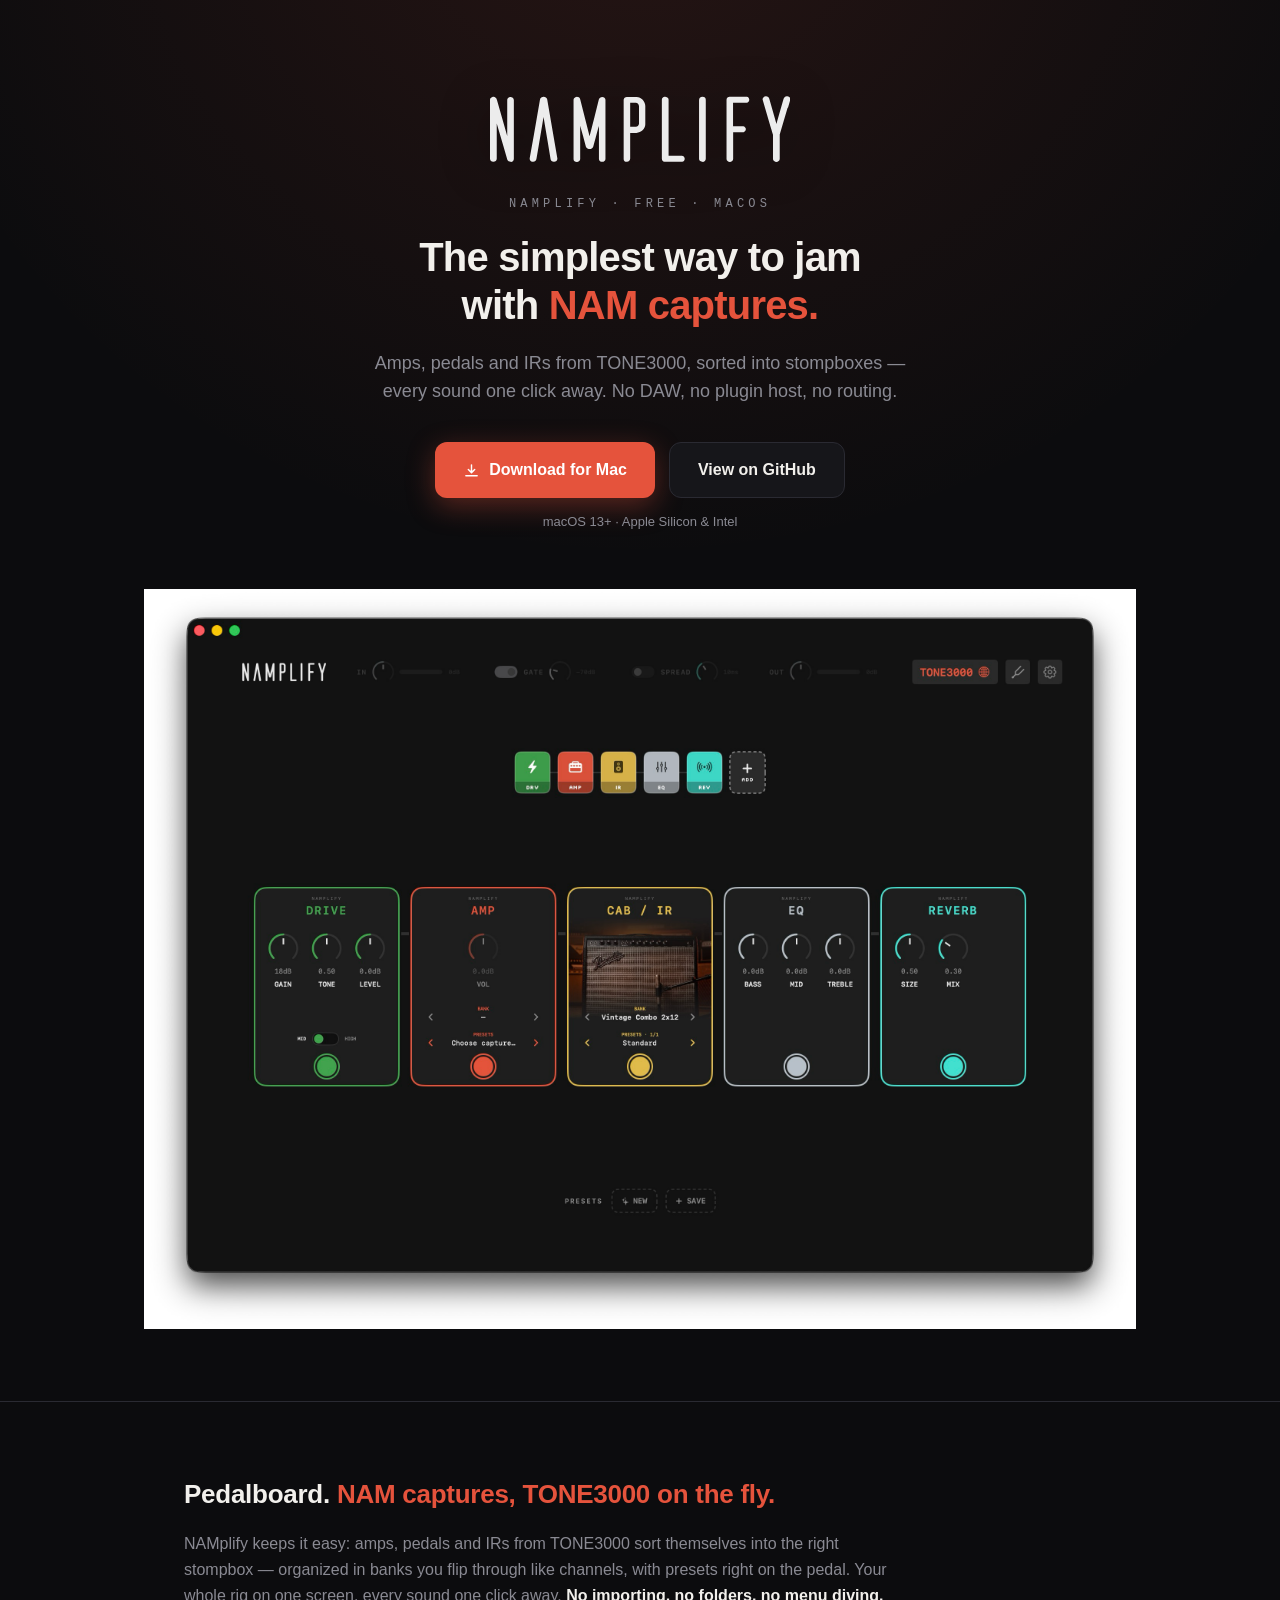
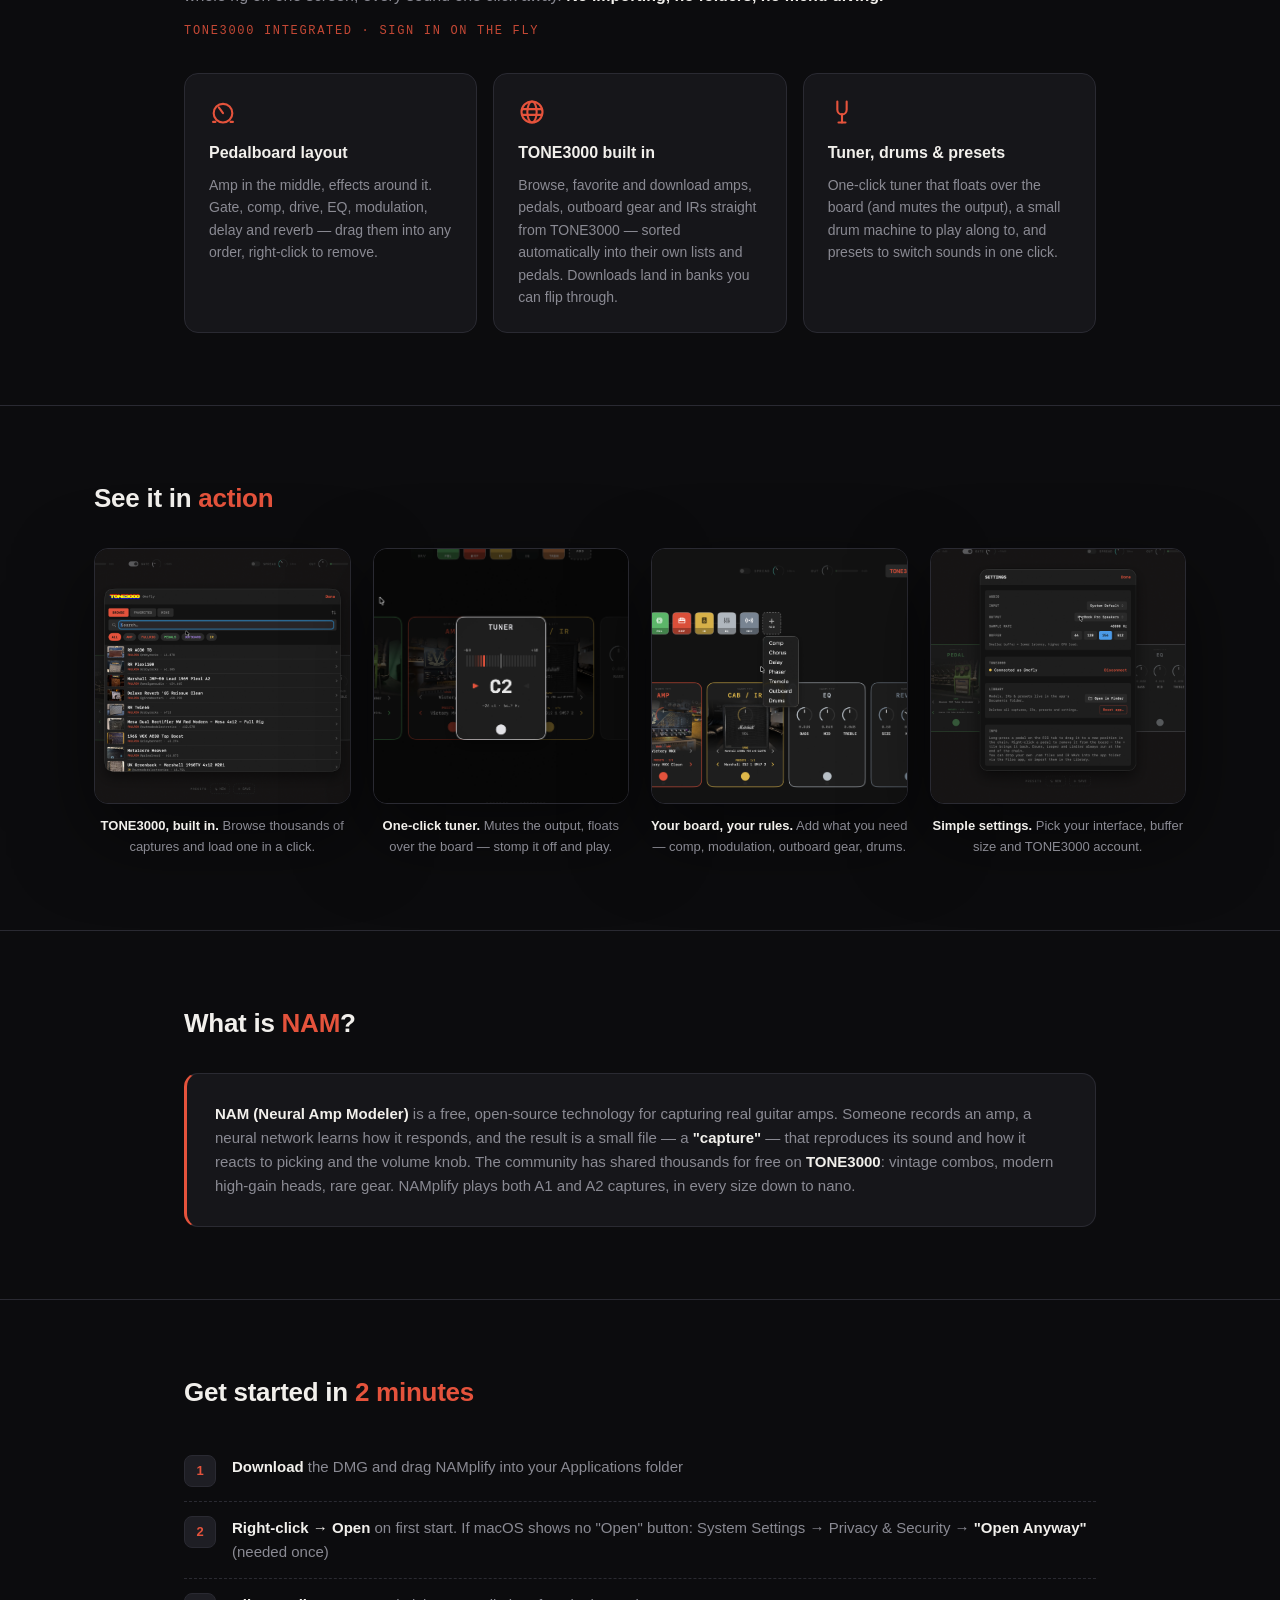
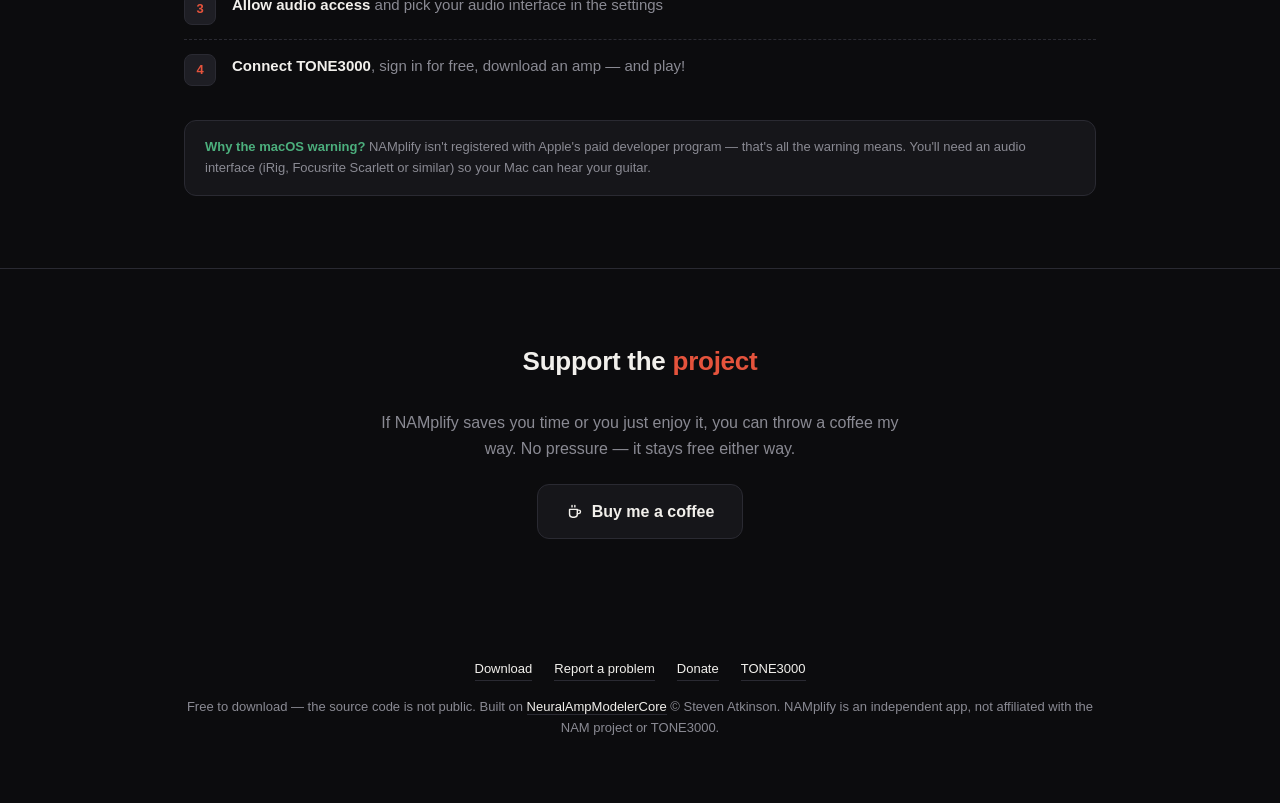
==== docs/index.html @ f3bbd49e "NAMplify showcase: readme, landing page, releases" ====
<!DOCTYPE html>
<html lang="en">
<head>
<meta charset="UTF-8">
<meta name="viewport" content="width=device-width, initial-scale=1.0">
<title>NAMplify — Pedalboard. NAM captures, TONE3000 on the fly.</title>
<meta name="description" content="The simplest way to jam with NAM captures. TONE3000 integrated — every sound one click away. Free for macOS.">
<meta property="og:title" content="NAMplify — a pedalboard for your Mac">
<meta property="og:description" content="The simplest way to jam with NAM captures. TONE3000 integrated — every sound one click away.">
<meta property="og:image" content="assets/hero-board.png">
<link rel="icon" type="image/svg+xml" href="appicon.svg">
<style>
  :root {
    --bg: #0c0c0e;
    --panel: #16161a;
    --panel-hi: #1e1e24;
    --stroke: #2a2a32;
    --text: #f2f0ec;
    --dim: #8a8a93;
    --accent: #e5533c;
    --accent-soft: rgba(229, 83, 60, .12);
    --green: #4caf7d;
  }
  * { margin: 0; padding: 0; box-sizing: border-box; }
  html { scroll-behavior: smooth; }
  body {
    background: var(--bg);
    color: var(--text);
    font-family: -apple-system, BlinkMacSystemFont, "Segoe UI", Roboto, Helvetica, Arial, sans-serif;
    line-height: 1.6;
    -webkit-font-smoothing: antialiased;
  }
  .mono { font-family: "SF Mono", ui-monospace, Menlo, Consolas, monospace; }
  .wrap { max-width: 960px; margin: 0 auto; padding: 0 24px; }
  .wide { max-width: 1140px; }

  /* Hero */
  header {
    padding: 96px 0 72px;
    text-align: center;
    background:
      radial-gradient(ellipse 60% 50% at 50% -10%, var(--accent-soft), transparent),
      var(--bg);
  }
  .wordmark { margin-bottom: 26px; }
  .wordmark svg {
    width: min(300px, 70vw);
    height: auto;
    fill: #ececec;
    filter: drop-shadow(0 6px 24px rgba(0, 0, 0, .4));
  }
  .brand {
    letter-spacing: .35em;
    font-size: 12px;
    color: var(--dim);
    text-transform: uppercase;
    margin-bottom: 18px;
  }
  h1 {
    font-size: clamp(26px, 4.2vw, 40px);
    font-weight: 800;
    letter-spacing: -.02em;
    line-height: 1.2;
  }
  h1 .hl { color: var(--accent); }
  .sub {
    margin: 20px auto 0;
    max-width: 560px;
    color: var(--dim);
    font-size: 18px;
  }
  .cta-row { margin-top: 36px; display: flex; gap: 14px; justify-content: center; flex-wrap: wrap; }
  .btn {
    display: inline-block;
    padding: 14px 28px;
    border-radius: 12px;
    font-weight: 700;
    font-size: 16px;
    text-decoration: none;
    transition: transform .12s ease, box-shadow .12s ease;
  }
  .btn:hover { transform: translateY(-2px); }
  .btn-primary {
    background: var(--accent);
    color: #fff;
    box-shadow: 0 8px 28px rgba(229, 83, 60, .35);
  }
  .btn-ghost {
    border: 1px solid var(--stroke);
    color: var(--text);
    background: var(--panel);
  }
  .hero-note { margin-top: 14px; font-size: 13px; color: var(--dim); }

  /* Screenshots */
  .shot {
    width: 100%;
    height: auto;
    display: block;
    border: 1px solid var(--stroke);
    border-radius: 14px;
    box-shadow: 0 30px 80px rgba(0, 0, 0, .5);
  }
  .hero-shot {
    margin: 56px auto 0;
    max-width: 1040px;
    padding: 0 24px;
  }
  /* Hero-PNG bringt seinen eigenen Schatten mit — kein Rahmen drumherum */
  .hero-shot .shot { border: 0; border-radius: 0; box-shadow: none; }


  /* Sections */
  section { padding: 72px 0; border-top: 1px solid var(--stroke); }
  h2 {
    font-size: 26px;
    font-weight: 800;
    letter-spacing: -.01em;
    margin-bottom: 28px;
  }
  h2 .tag { color: var(--accent); }
  .lead {
    color: var(--dim);
    font-size: 16px;
    max-width: 720px;
    margin: -12px 0 14px;
  }
  .lead strong { color: var(--text); }
  .lead-note {
    font-size: 12px;
    letter-spacing: .14em;
    text-transform: uppercase;
    color: var(--accent);
    opacity: .85;
    margin: 0 0 32px;
  }

  .grid {
    display: grid;
    grid-template-columns: repeat(auto-fit, minmax(260px, 1fr));
    gap: 16px;
  }
  .card {
    background: var(--panel);
    border: 1px solid var(--stroke);
    border-radius: 14px;
    padding: 24px;
  }
  .card h3 { font-size: 16px; margin-bottom: 8px; }
  .card p { color: var(--dim); font-size: 14px; }

  /* Line icons (UI style — stroke wie die App-Symbole, keine Emojis) */
  .lic {
    width: 28px;
    height: 28px;
    stroke: var(--accent);
    stroke-width: 1.8;
    fill: none;
    stroke-linecap: round;
    stroke-linejoin: round;
  }
  .card .lic { display: block; margin-bottom: 14px; }
  .btn {
    display: inline-flex;
    align-items: center;
    gap: 9px;
    justify-content: center;
  }
  .btn .lic {
    width: 17px;
    height: 17px;
    stroke: currentColor;
    stroke-width: 2;
  }

  /* Gallery: square shots — one tidy row on desktop, 2×2 on tablet */
  .gallery {
    display: grid;
    grid-template-columns: repeat(auto-fit, minmax(240px, 1fr));
    gap: 22px;
  }
  .gallery .shot { aspect-ratio: 1 / 1; object-fit: cover; }
  figure { margin: 0; }
  figure figcaption {
    margin-top: 12px;
    font-size: 13px;
    color: var(--dim);
    text-align: center;
  }
  figure figcaption strong { color: var(--text); }

  /* NAM explainer */
  .nam-box {
    background: var(--panel);
    border: 1px solid var(--stroke);
    border-left: 3px solid var(--accent);
    border-radius: 14px;
    padding: 28px;
    color: var(--dim);
    font-size: 15px;
  }
  .nam-box strong { color: var(--text); }

  /* Steps */
  ol.steps { list-style: none; counter-reset: n; }
  ol.steps li {
    counter-increment: n;
    display: flex;
    gap: 16px;
    padding: 14px 0;
    border-bottom: 1px dashed var(--stroke);
    color: var(--dim);
    font-size: 15px;
  }
  ol.steps li:last-child { border-bottom: 0; }
  ol.steps li::before {
    content: counter(n);
    flex: 0 0 30px;
    height: 30px;
    border-radius: 8px;
    background: var(--panel-hi);
    border: 1px solid var(--stroke);
    color: var(--accent);
    font-weight: 800;
    display: flex;
    align-items: center;
    justify-content: center;
    font-size: 13px;
  }
  ol.steps li strong { color: var(--text); }
  .warn {
    margin-top: 20px;
    padding: 16px 20px;
    background: var(--panel);
    border: 1px solid var(--stroke);
    border-radius: 12px;
    font-size: 13px;
    color: var(--dim);
  }
  .warn strong { color: var(--green); }

  /* Support */
  .support { text-align: center; }
  .support p { color: var(--dim); max-width: 520px; margin: 0 auto 22px; }

  /* Footer */
  footer { padding: 48px 0 64px; text-align: center; color: var(--dim); font-size: 13px; }
  footer a { color: var(--text); text-decoration: none; border-bottom: 1px solid var(--stroke); }
  footer a:hover { border-color: var(--accent); }
  .foot-links { margin-bottom: 16px; display: flex; gap: 22px; justify-content: center; flex-wrap: wrap; }
</style>
</head>
<body>

<header>
  <div class="wrap">
    <div class="wordmark" role="img" aria-label="NAMPLIFY">
      <!-- Wortmarke inline (aus Assets/Logo.imageset/logo.svg) — Farbe via CSS-fill -->
      <svg xmlns="http://www.w3.org/2000/svg" viewBox="0 0 271.8 59.7">
        <g>
          <path d="M127,33.4v23.3c0,1.7-1.2,2.8-2.9,2.9s-3-.9-3-2.4V3.5c0-1.6,1.4-2.7,2.9-2.7h8.8c4.3.3,7.9,3.8,7.9,8.2v16.7c0,4.3-3.9,7.5-8,7.8h-5.7ZM135,24.8v-15.4c0-1.7-1.3-3.2-3-3.2h-5s0,21.7,0,21.7h5.1c1.7,0,2.9-1.5,3-3.2Z"/>
          <g>
            <path d="M269.7,10.5l-7.2,24.3v22.3c0,1.6-1.6,2.6-3,2.6s-3.1-1-3.1-2.6v-22.1c0,0-2.7-8.8-2.7-8.8l-6.6-22.5c-.3-.9,0-1.8.6-2.4s1.4-1,2.3-1c1.6,0,2.7.9,3.1,2.4l4.9,17.2,1.5,5.4.8-2.8,5.5-19.3c.5-1.8,1.4-3,3.5-2.9s3.2,1.6,2.7,3.4l-2.1,7.1Z"/>
            <path d="M229.9,32.9h-9.6s0,24.2,0,24.2c0,1.6-1.5,2.6-3,2.6s-3-1-3-2.6V3.3c0-1.5,1.4-2.7,2.8-2.7h15.5c1.5,0,2.3,1.6,2.3,2.8s-.9,2.7-2.4,2.7h-12.3s0,21.2,0,21.2h9.2c1.3,0,2.2,1.4,2.4,2.4.1,1.4-.5,2.6-2,3.1Z"/>
          </g>
          <path d="M173.9,59.6h-15.8c-1.6,0-2.4-1.5-2.4-2.9V3.3c0-1.4,1.2-2.4,2.5-2.6s3.6.7,3.6,2.5v50.9s11.9,0,11.9,0c1.5,0,2.6,1.2,2.7,2.6s-.8,2.9-2.4,2.9Z"/>
          <path d="M192.5,59.6c-1.4,0-3.1-.9-3.1-2.5V3.8c0-1.9,1.1-3.2,3.1-3.2s3,1.1,3,2.8v53.4c0,1.7-1.2,2.9-3,2.9Z"/>
          <path d="M98.7,27.2l-.8,2.5-4.4,16.2c-.4,1.4-2.1,2.1-3.2,2.1s-3-.7-3.4-2.1l-2.6-9.6-2.6-9.4v30.2c0,1.6-1.6,2.7-3.1,2.6s-2.9-.9-2.9-2.5V3.5c0-1.5,1.2-2.5,2.6-2.7,1.4-.1,3.1.6,3.4,2.1l8.5,33.5,4.3-16.8,4.1-16.5c.4-1.5,1.6-2.3,3.1-2.3s2.9,1,2.9,2.6v53.6c0,1.6-1.4,2.6-2.9,2.6s-3-.8-3-2.3v-30.2Z"/>
        </g>
        <g>
          <path d="M18.8,59.6c-1.3,0-2.8-.6-3.1-1.8l-3.4-11.8-6.2-21v31.9c0,1.7-1.6,2.8-3.2,2.7-1.5,0-2.9-1.1-2.9-2.7V3.5C0,2.2,1,1.2,2.2.9c2.2-.5,3.5.8,4.1,2.7l9.3,32.6V3.5c.1-1.5,1.2-2.6,2.7-2.7s3.3,1,3.3,2.9v53.1c0,1.6-1,2.8-2.7,2.9Z"/>
          <path d="M48.5,19l-4.3,25.6-2.1,12.3c-.3,1.8-1.7,3-3.6,2.7s-2.8-1.6-2.5-3.4l3.7-20.7,2-11.5,3.6-20.9c.3-1.6,1.8-2.4,3.3-2.4s2.9.8,3.2,2.3l6.7,38.9,2.5,14.4c.3,1.8-1.1,3.2-2.9,3.3s-3-.8-3.2-2.3l-2.7-16.2-3.7-22.1Z"/>
        </g>
      </svg>
    </div>
    <div class="brand mono">NAMplify · free · macOS</div>
    <h1>The simplest way to jam<br>with <span class="hl">NAM captures.</span></h1>
    <p class="sub">Amps, pedals and IRs from TONE3000, sorted into stompboxes — every sound
    one click away. No DAW, no plugin host, no routing.</p>
    <div class="cta-row">
      <a class="btn btn-primary" href="https://github.com/Roccccky/NAMplify/releases/latest">
        <svg class="lic" viewBox="0 0 24 24"><path d="M12 4v11m0 0l-4.5-4.5M12 15l4.5-4.5M4 19.5h16"/></svg>
        Download for Mac</a>
      <a class="btn btn-ghost" href="https://github.com/Roccccky/NAMplify">View on GitHub</a>
    </div>
    <div class="hero-note">macOS 13+ · Apple Silicon &amp; Intel</div>
  </div>

  <div class="hero-shot">
    <img class="shot" src="assets/hero-board.png"
         alt="NAMplify app window: top bar with input, gate, stereo spread, output and tuner — below it the pedalboard with drive, a Tube Screamer pedal capture, NAM amp with Victory rig, Marshall cab/IR, EQ and tremolo as stompboxes">
  </div>

</header>

<section>
  <div class="wrap">
    <h2>Pedalboard. <span class="tag">NAM captures, TONE3000 on the fly.</span></h2>
    <p class="lead">NAMplify keeps it easy: amps, pedals and IRs from TONE3000 sort themselves
    into the right stompbox — organized in banks you flip through like channels, with presets
    right on the pedal. Your whole rig on one screen, every sound one click away.
    <strong>No importing, no folders, no menu diving.</strong></p>
    <p class="lead-note mono">TONE3000 integrated · sign in on the fly</p>
    <div class="grid">
      <div class="card">
        <!-- Knob-Icon: Ring + Zeiger, wie die Regler in der App -->
        <svg class="lic" viewBox="0 0 24 24"><circle cx="12" cy="13" r="8"/><path d="M12 13l-3.6-5"/><path d="M3.5 20.5h2M18.5 20.5h2"/></svg>
        <h3>Pedalboard layout</h3>
        <p>Amp in the middle, effects around it. Gate, comp, drive, EQ, modulation, delay and reverb — drag them into any order, right-click to remove.</p>
      </div>
      <div class="card">
        <!-- Globus-Icon (TONE3000) -->
        <svg class="lic" viewBox="0 0 24 24"><circle cx="12" cy="12" r="9"/><ellipse cx="12" cy="12" rx="4" ry="9"/><path d="M3.5 9.5h17M3.5 14.5h17"/></svg>
        <h3>TONE3000 built in</h3>
        <p>Browse, favorite and download amps, pedals, outboard gear and IRs straight from TONE3000 — sorted automatically into their own lists and pedals. Downloads land in banks you can flip through.</p>
      </div>
      <div class="card">
        <!-- Stimmgabel-Icon (Tuner) -->
        <svg class="lic" viewBox="0 0 24 24"><path d="M8 3v7a4 4 0 0 0 8 0V3"/><path d="M12 14v7"/><path d="M9 21h6"/></svg>
        <h3>Tuner, drums &amp; presets</h3>
        <p>One-click tuner that floats over the board (and mutes the output), a small drum machine to play along to, and presets to switch sounds in one click.</p>
      </div>
    </div>
  </div>
</section>

<section>
  <div class="wrap wide">
    <h2>See it in <span class="tag">action</span></h2>
    <div class="gallery">
      <figure>
        <img class="shot" src="assets/tone3000.png"
             alt="TONE3000 browser inside NAMplify listing amp captures, full rigs, pedals and IRs">
        <figcaption><strong>TONE3000, built in.</strong> Browse thousands of captures and load one in a click.</figcaption>
      </figure>
      <figure>
        <img class="shot" src="assets/tuner.png"
             alt="Tuner overlay centered over the dimmed pedalboard: segment meter with a wandering cursor, big note readout and cents/Hz line">
        <figcaption><strong>One-click tuner.</strong> Mutes the output, floats over the board — stomp it off and play.</figcaption>
      </figure>
      <figure>
        <img class="shot" src="assets/add-menu.png"
             alt="The + tile opens a menu to add comp, chorus, delay, phaser, tremolo, outboard or drums to the board">
        <figcaption><strong>Your board, your rules.</strong> Add what you need — comp, modulation, outboard gear, drums.</figcaption>
      </figure>
      <figure>
        <img class="shot" src="assets/settings.png"
             alt="Settings panel with audio device, buffer size and TONE3000 account">
        <figcaption><strong>Simple settings.</strong> Pick your interface, buffer size and TONE3000 account.</figcaption>
      </figure>
    </div>
  </div>
</section>

<section>
  <div class="wrap">
    <h2>What is <span class="tag">NAM</span>?</h2>
    <div class="nam-box">
      <strong>NAM (Neural Amp Modeler)</strong> is a free, open-source technology for capturing real
      guitar amps. Someone records an amp, a neural network learns how it responds, and the result is
      a small file — a <strong>"capture"</strong> — that reproduces its sound and how it reacts to
      picking and the volume knob. The community has shared thousands for free on
      <strong>TONE3000</strong>: vintage combos, modern high-gain heads, rare gear. NAMplify plays
      both A1 and A2 captures, in every size down to nano.
    </div>
  </div>
</section>

<section>
  <div class="wrap">
    <h2>Get started in <span class="tag">2 minutes</span></h2>
    <ol class="steps">
      <li><span><strong>Download</strong> the DMG and drag NAMplify into your Applications folder</span></li>
      <li><span><strong>Right-click → Open</strong> on first start. If macOS shows no "Open" button: System Settings → Privacy &amp; Security → <strong>"Open Anyway"</strong> (needed once)</span></li>
      <li><span><strong>Allow audio access</strong> and pick your audio interface in the settings</span></li>
      <li><span><strong>Connect TONE3000</strong>, sign in for free, download an amp — and play!</span></li>
    </ol>
    <div class="warn">
      <strong>Why the macOS warning?</strong> NAMplify isn't registered with Apple's paid developer
      program — that's all the warning means. You'll need
      an audio interface (iRig, Focusrite Scarlett or similar) so your Mac can hear your guitar.
    </div>
  </div>
</section>

<section class="support">
  <div class="wrap">
    <h2>Support the <span class="tag">project</span></h2>
    <p>If NAMplify saves you time or you just enjoy it, you can throw a coffee my way.
    No pressure — it stays free either way.</p>
    <a class="btn btn-ghost" href="https://paypal.me/martinhentze/3EUR">
      <svg class="lic" viewBox="0 0 24 24"><path d="M5 9h11v7a4 4 0 0 1-4 4H9a4 4 0 0 1-4-4V9z"/><path d="M16 10h2a2.5 2.5 0 0 1 0 5h-2"/><path d="M8.5 3.5v2M12.5 3.5v2"/></svg>
      Buy me a coffee</a>
  </div>
</section>

<footer>
  <div class="wrap">
    <div class="foot-links">
      <a href="https://github.com/Roccccky/NAMplify/releases/latest">Download</a>
      <a href="https://github.com/Roccccky/NAMplify/issues">Report a problem</a>
      <a href="https://paypal.me/martinhentze/3EUR">Donate</a>
      <a href="https://www.tone3000.com">TONE3000</a>
    </div>
    Free to download — the source code is not public. Built on <a href="https://github.com/sdatkinson/NeuralAmpModelerCore">NeuralAmpModelerCore</a> © Steven Atkinson.
    NAMplify is an independent app, not affiliated with the NAM project or TONE3000.
  </div>
</footer>

</body>
</html>
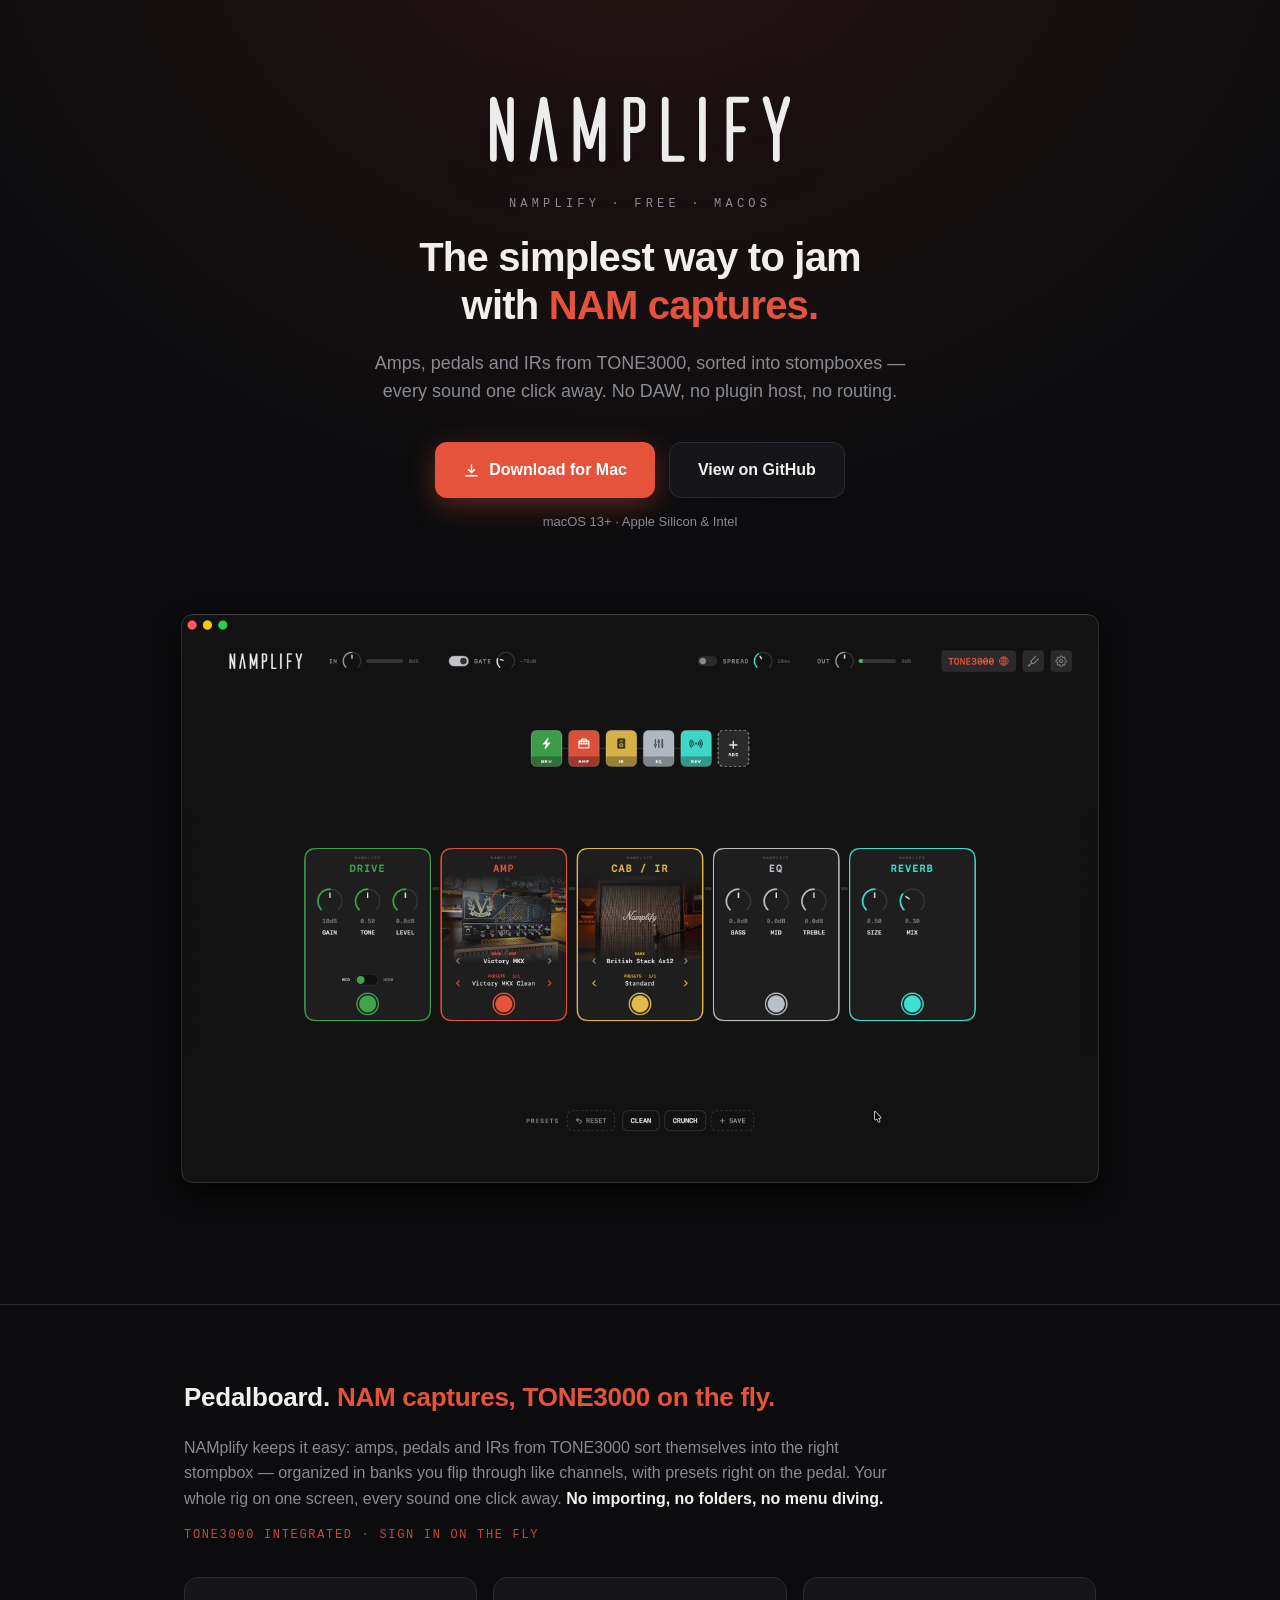
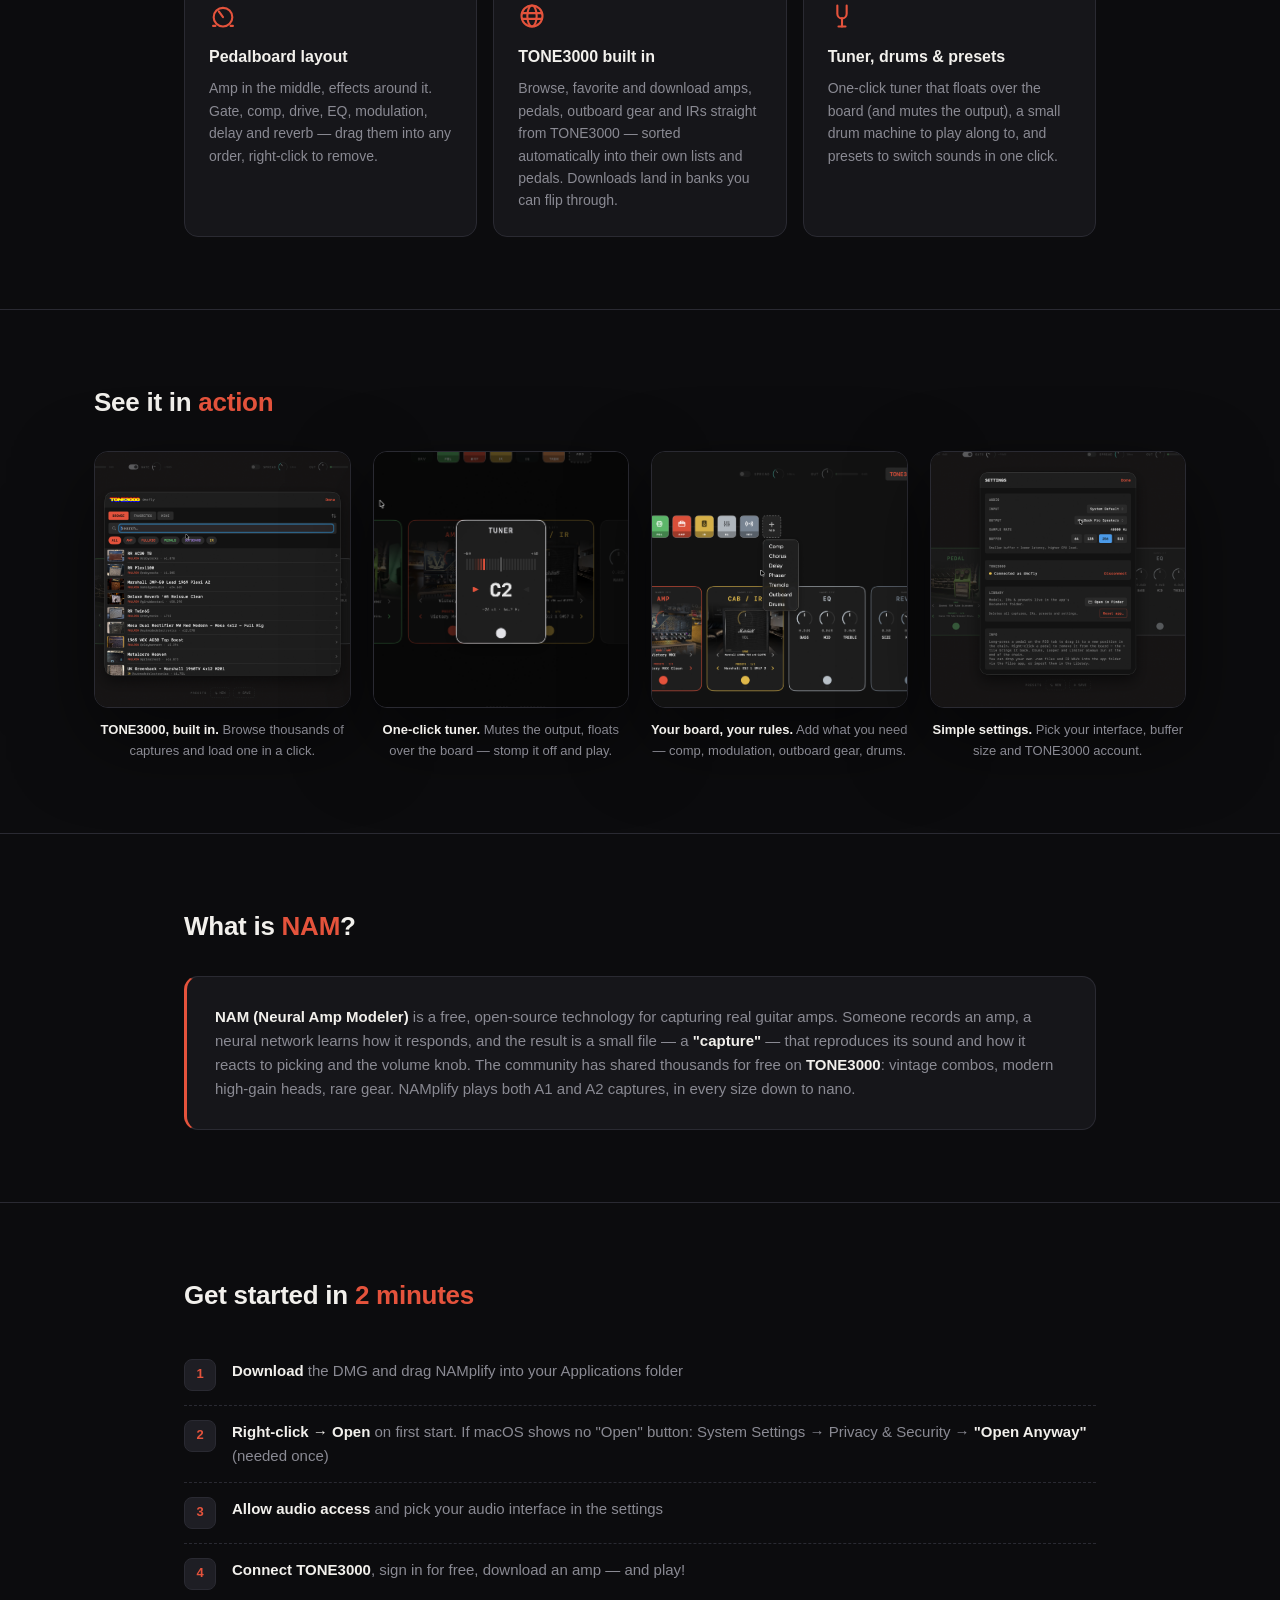
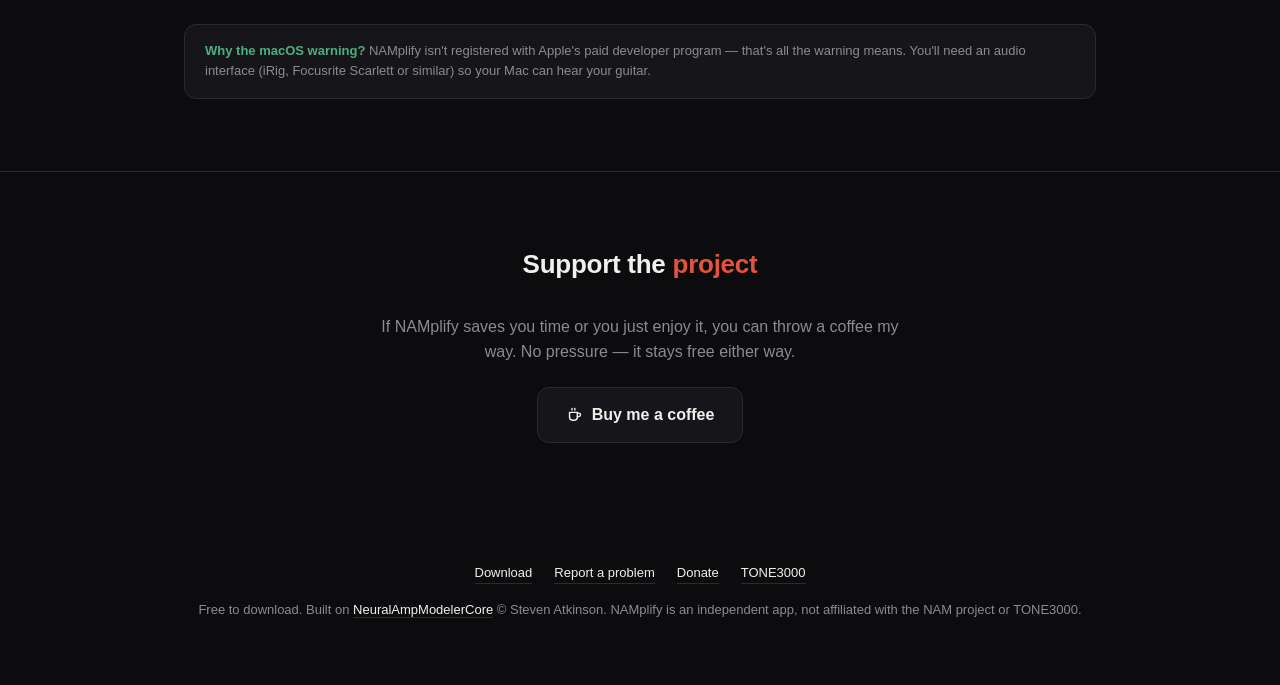
==== commit ba5254ee: "Fresh hero shot, current favicon, wording: free" ====
--- a/docs/index.html
+++ b/docs/index.html
@@ -8,7 +8,7 @@
 <meta property="og:title" content="NAMplify — a pedalboard for your Mac">
 <meta property="og:description" content="The simplest way to jam with NAM captures. TONE3000 integrated — every sound one click away.">
 <meta property="og:image" content="assets/hero-board.png">
-<link rel="icon" type="image/svg+xml" href="appicon.svg">
+<link rel="icon" type="image/png" href="favicon.png">
 <style>
   :root {
     --bg: #0c0c0e;
@@ -402,7 +402,7 @@
       <a href="https://paypal.me/martinhentze/3EUR">Donate</a>
       <a href="https://www.tone3000.com">TONE3000</a>
     </div>
-    Free to download — the source code is not public. Built on <a href="https://github.com/sdatkinson/NeuralAmpModelerCore">NeuralAmpModelerCore</a> © Steven Atkinson.
+    Free to download. Built on <a href="https://github.com/sdatkinson/NeuralAmpModelerCore">NeuralAmpModelerCore</a> © Steven Atkinson.
     NAMplify is an independent app, not affiliated with the NAM project or TONE3000.
   </div>
 </footer>
